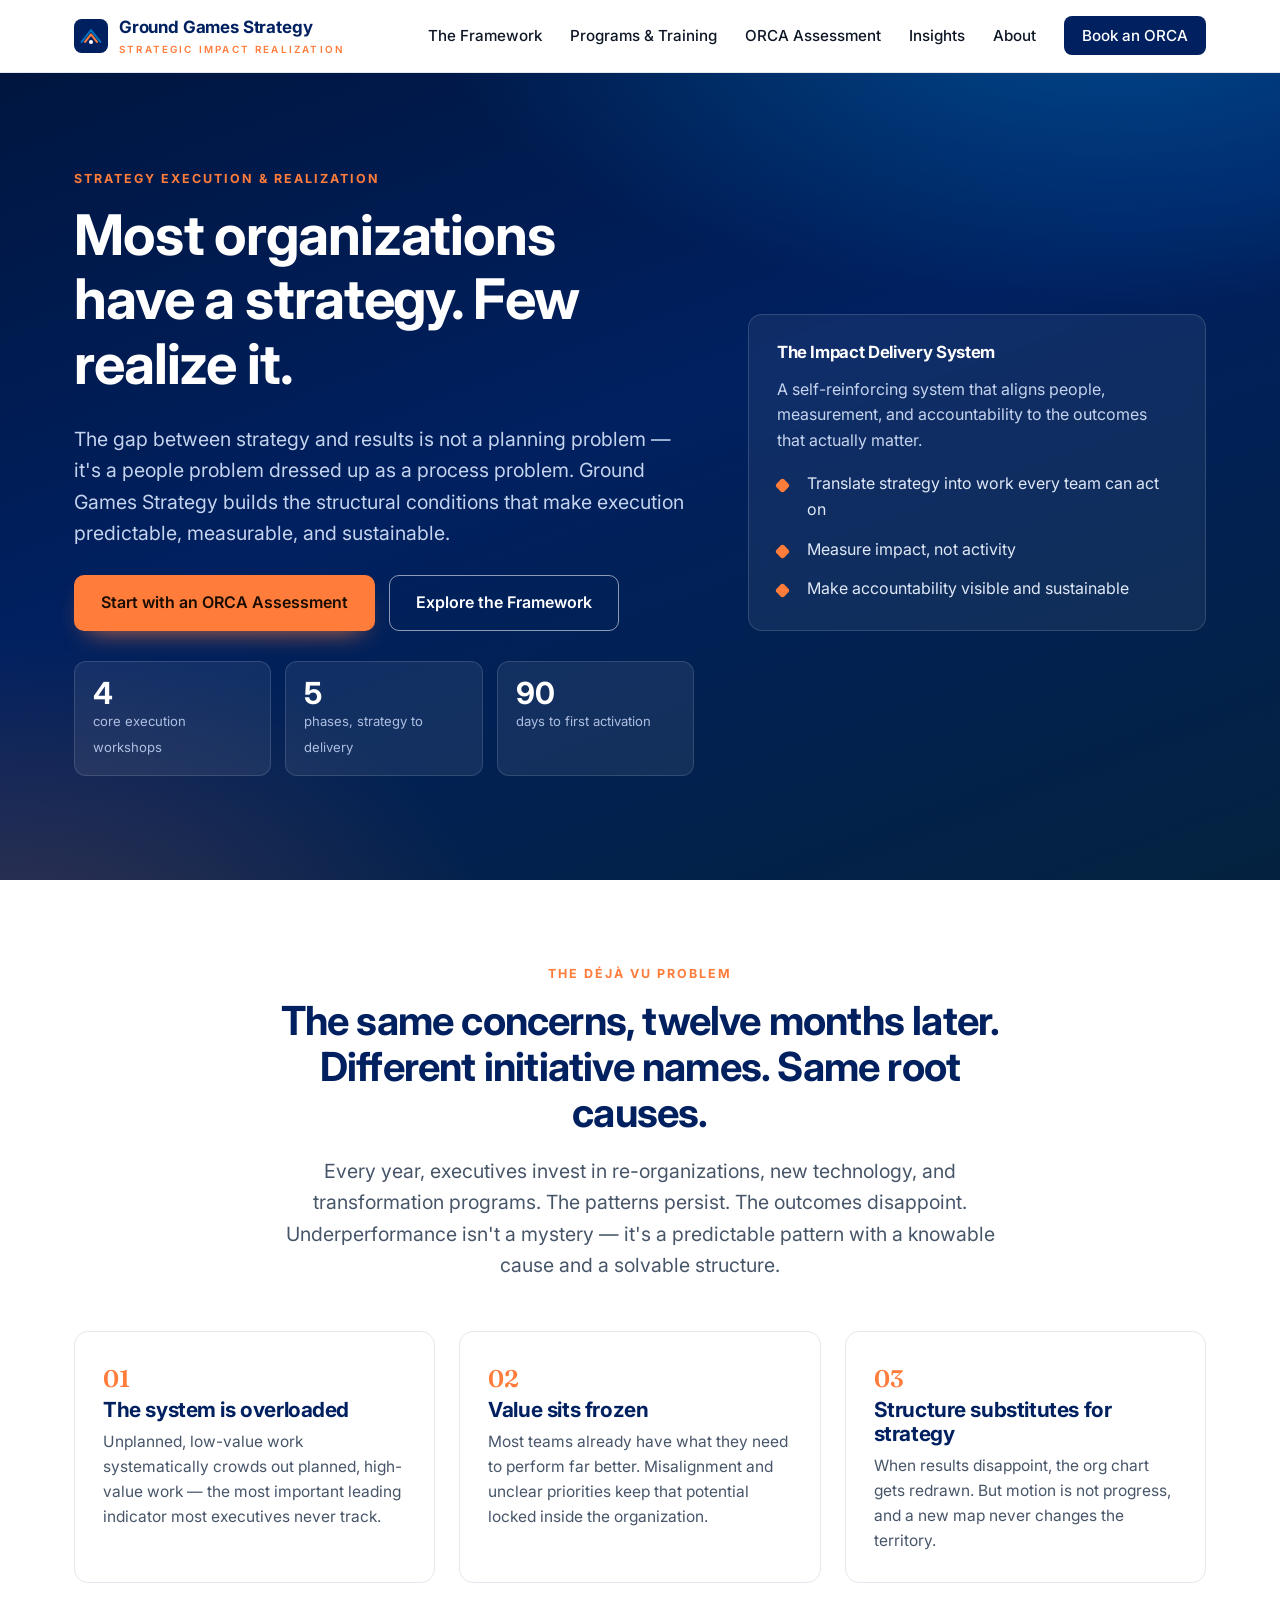
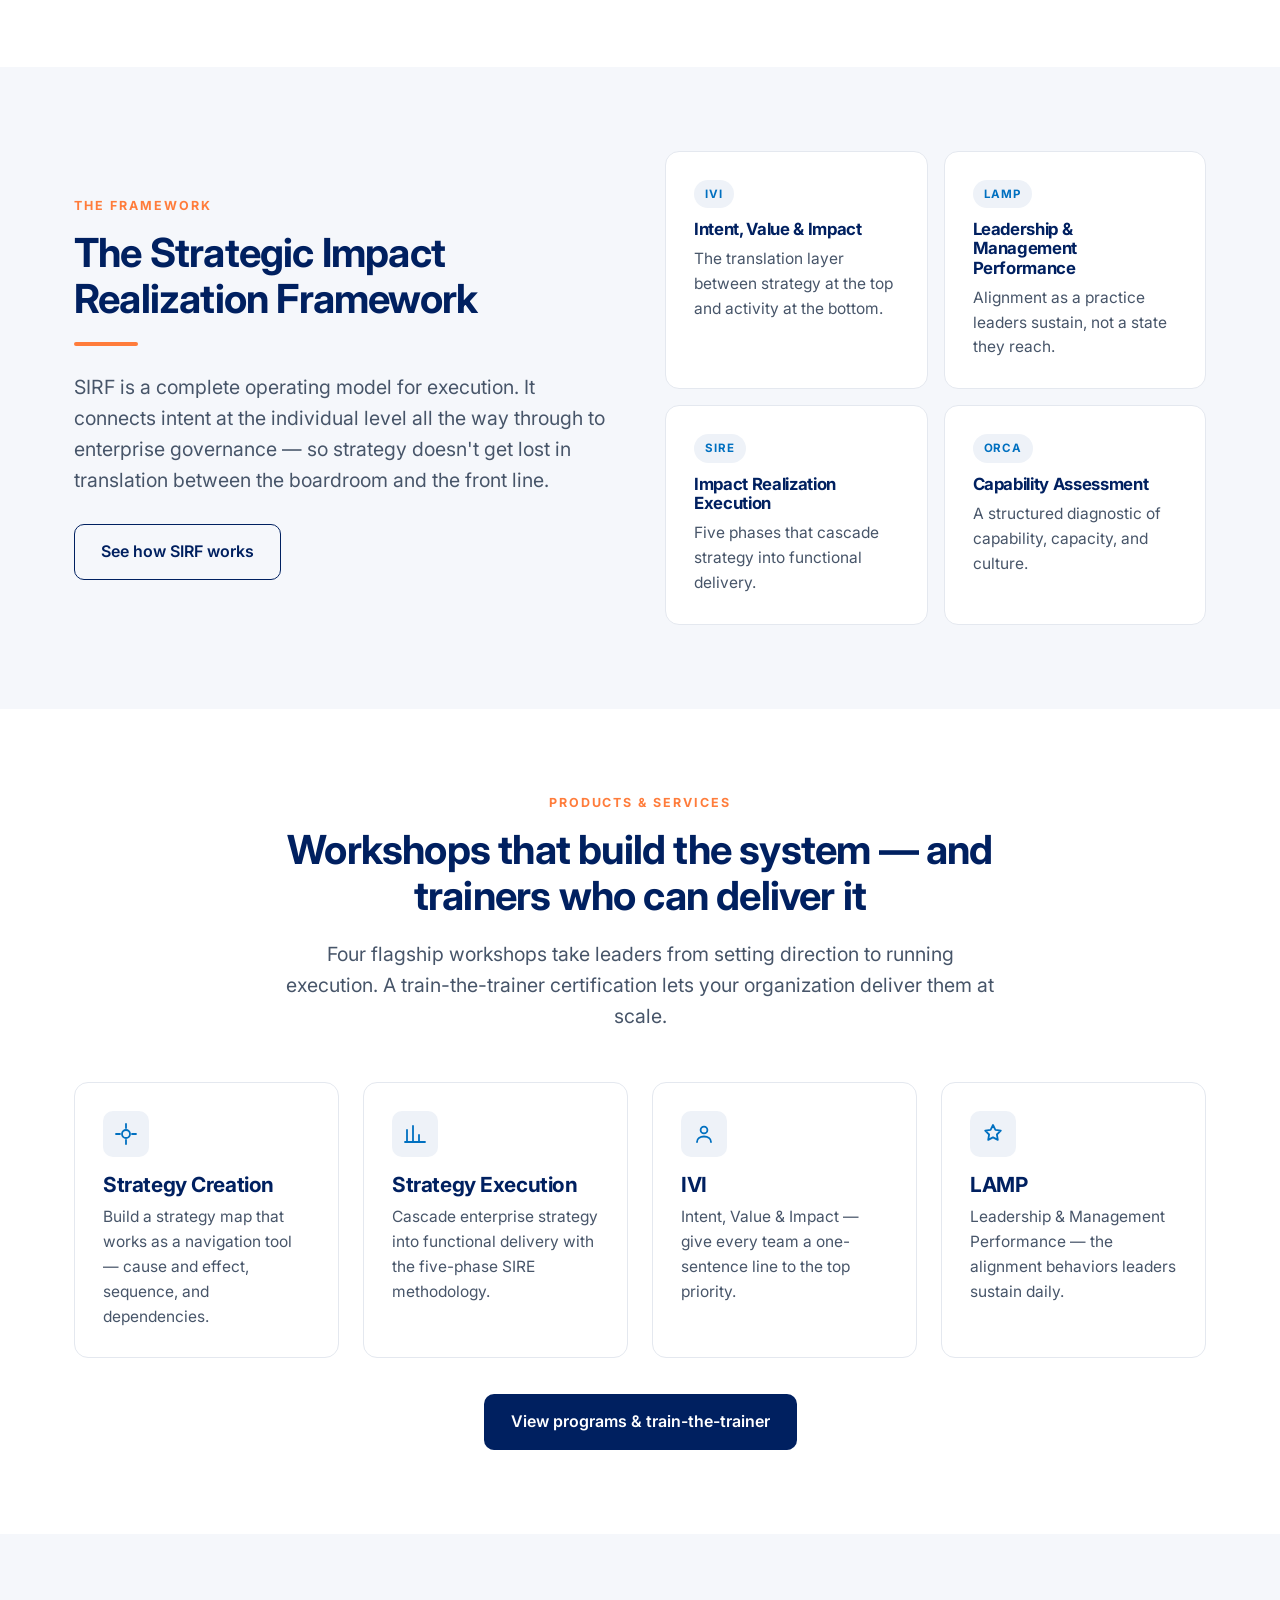
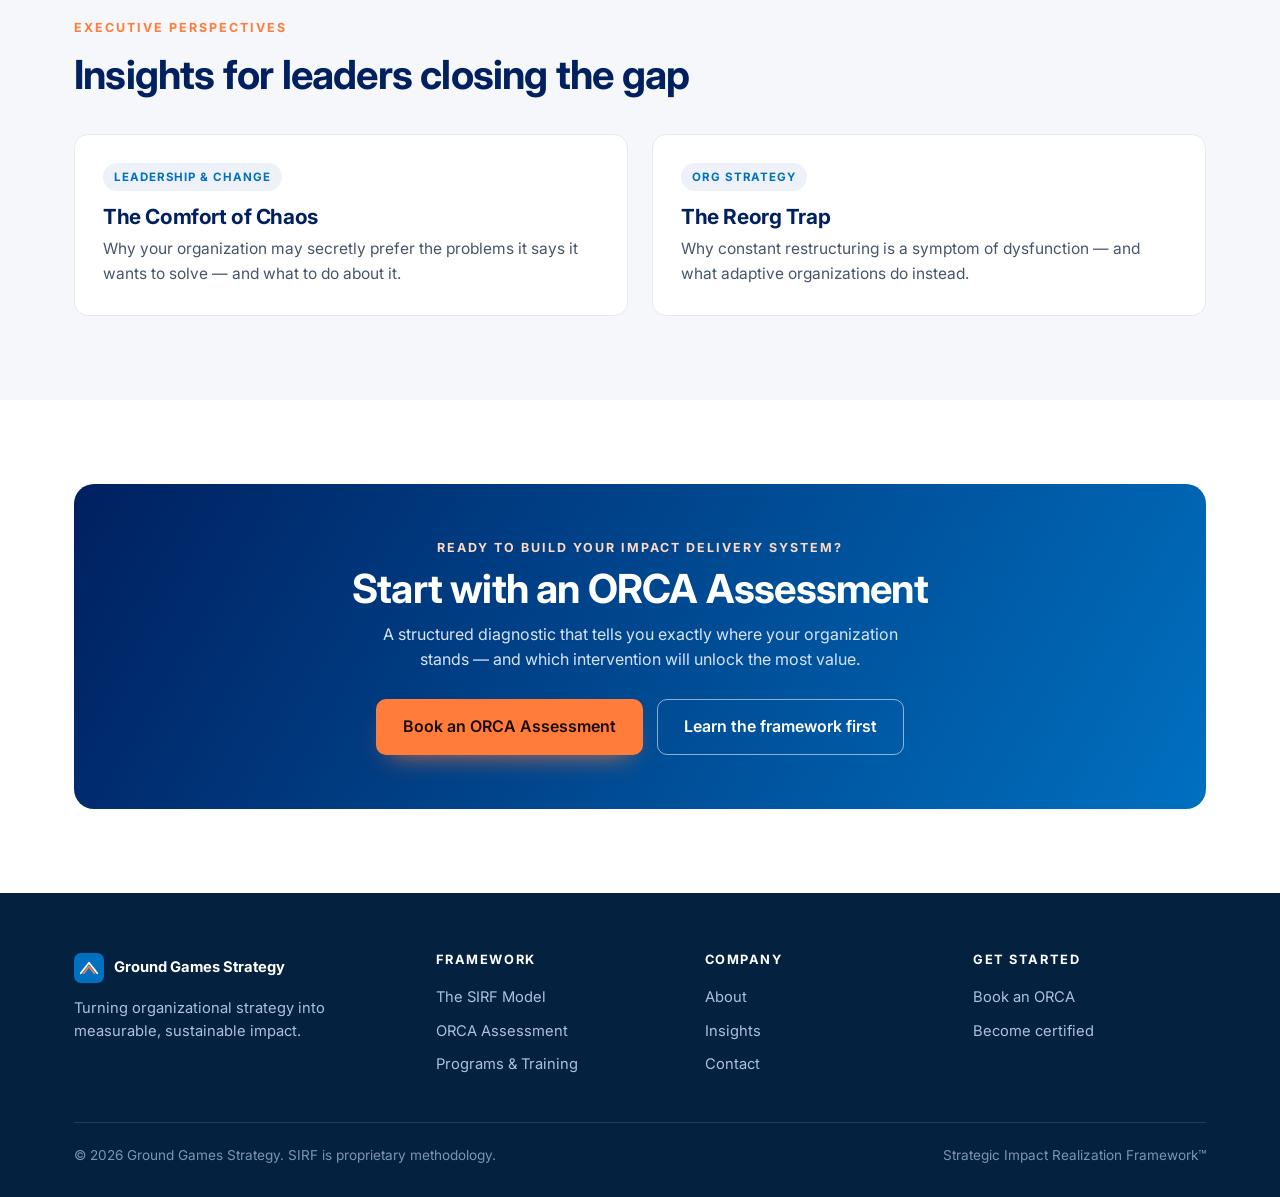
==== index.html @ a72954c6 "Add files via upload" ====
<!DOCTYPE html>
<html lang="en">
<head>
<meta charset="UTF-8">
<meta name="viewport" content="width=device-width, initial-scale=1">
<title>Ground Games Strategy — Turn strategy into realized impact</title>
<meta name="description" content="Ground Games Strategy helps organizations close the strategy-execution gap with the Strategic Impact Realization Framework (SIRF) — workshops, certification, and the ORCA diagnostic.">
<link rel="preconnect" href="https://fonts.googleapis.com">
<link rel="preconnect" href="https://fonts.gstatic.com" crossorigin>
<link href="https://fonts.googleapis.com/css2?family=Inter:wght@400;500;600;700&family=Fraunces:opsz,wght@9..144,500;9..144,600&display=swap" rel="stylesheet">
<link rel="stylesheet" href="styles.css">
</head>
<body>

<!-- HEADER -->
<header class="site-header">
  <div class="wrap nav">
    <a class="brand" href="index.html">
      <svg class="mark" viewBox="0 0 40 40" fill="none" xmlns="http://www.w3.org/2000/svg" aria-hidden="true">
        <rect width="40" height="40" rx="9" fill="#002060"/>
        <path d="M9 27 L20 13 L31 27" stroke="#0070C0" stroke-width="2.4" fill="none" stroke-linecap="round" stroke-linejoin="round"/>
        <path d="M13 27 L20 18 L27 27" stroke="#FF7C3B" stroke-width="2.4" fill="none" stroke-linecap="round" stroke-linejoin="round"/>
        <circle cx="20" cy="27" r="2.4" fill="#fff"/>
      </svg>
      <span>Ground Games Strategy<small>Strategic Impact Realization</small></span>
    </a>
    <button class="nav-toggle" aria-label="Menu"><span></span><span></span><span></span></button>
    <ul class="nav-links">
      <li><a href="framework.html">The Framework</a></li>
      <li><a href="programs.html">Programs &amp; Training</a></li>
      <li><a href="orca.html">ORCA Assessment</a></li>
      <li><a href="insights.html">Insights</a></li>
      <li><a href="about.html">About</a></li>
      <li><a class="nav-cta" href="contact.html">Book an ORCA</a></li>
    </ul>
  </div>
</header>

<!-- HERO -->
<section class="hero">
  <div class="wrap hero-grid">
    <div>
      <p class="eyebrow">Strategy Execution &amp; Realization</p>
      <h1>Most organizations have a strategy. Few realize it.</h1>
      <p class="lead">The gap between strategy and results is not a planning problem — it's a people problem dressed up as a process problem. Ground Games Strategy builds the structural conditions that make execution predictable, measurable, and sustainable.</p>
      <div class="btn-row">
        <a class="btn btn-primary" href="orca.html">Start with an ORCA Assessment</a>
        <a class="btn btn-ghost" href="framework.html">Explore the Framework</a>
      </div>
      <div class="stat-row">
        <div class="stat"><b>4</b><span>core execution workshops</span></div>
        <div class="stat"><b>5</b><span>phases, strategy to delivery</span></div>
        <div class="stat"><b>90</b><span>days to first activation</span></div>
      </div>
    </div>
    <div class="hero-card fade-up">
      <h3>The Impact Delivery System</h3>
      <p style="color:#c5d4ee;margin-bottom:18px">A self-reinforcing system that aligns people, measurement, and accountability to the outcomes that actually matter.</p>
      <ul class="kicker-list" style="color:#dfe8f7">
        <li><span style="color:#dfe8f7">Translate strategy into work every team can act on</span></li>
        <li><span style="color:#dfe8f7">Measure impact, not activity</span></li>
        <li><span style="color:#dfe8f7">Make accountability visible and sustainable</span></li>
      </ul>
    </div>
  </div>
</section>

<!-- PROBLEM -->
<section class="section">
  <div class="wrap">
    <div class="center" style="max-width:760px;margin:0 auto 50px">
      <p class="eyebrow">The Déjà Vu Problem</p>
      <h2>The same concerns, twelve months later. Different initiative names. Same root causes.</h2>
      <p class="lead mx-auto">Every year, executives invest in re-organizations, new technology, and transformation programs. The patterns persist. The outcomes disappoint. Underperformance isn't a mystery — it's a predictable pattern with a knowable cause and a solvable structure.</p>
    </div>
    <div class="grid g-3">
      <div class="card fade-up">
        <div class="num">01</div>
        <h3>The system is overloaded</h3>
        <p>Unplanned, low-value work systematically crowds out planned, high-value work — the most important leading indicator most executives never track.</p>
      </div>
      <div class="card fade-up">
        <div class="num">02</div>
        <h3>Value sits frozen</h3>
        <p>Most teams already have what they need to perform far better. Misalignment and unclear priorities keep that potential locked inside the organization.</p>
      </div>
      <div class="card fade-up">
        <div class="num">03</div>
        <h3>Structure substitutes for strategy</h3>
        <p>When results disappoint, the org chart gets redrawn. But motion is not progress, and a new map never changes the territory.</p>
      </div>
    </div>
  </div>
</section>

<!-- FRAMEWORK INTRO -->
<section class="section bg-cloud">
  <div class="wrap">
    <div class="grid g-2" style="align-items:center;gap:50px">
      <div>
        <p class="eyebrow">The Framework</p>
        <h2>The Strategic Impact Realization Framework</h2>
        <div class="divider-orange"></div>
        <p class="lead">SIRF is a complete operating model for execution. It connects intent at the individual level all the way through to enterprise governance — so strategy doesn't get lost in translation between the boardroom and the front line.</p>
        <a class="btn btn-outline" href="framework.html" style="margin-top:8px">See how SIRF works</a>
      </div>
      <div class="grid g-2" style="gap:16px">
        <div class="card"><span class="tag">IVI</span><h3 style="margin-top:12px;font-size:1.05rem">Intent, Value &amp; Impact</h3><p>The translation layer between strategy at the top and activity at the bottom.</p></div>
        <div class="card"><span class="tag">LAMP</span><h3 style="margin-top:12px;font-size:1.05rem">Leadership &amp; Management Performance</h3><p>Alignment as a practice leaders sustain, not a state they reach.</p></div>
        <div class="card"><span class="tag">SIRE</span><h3 style="margin-top:12px;font-size:1.05rem">Impact Realization Execution</h3><p>Five phases that cascade strategy into functional delivery.</p></div>
        <div class="card"><span class="tag">ORCA</span><h3 style="margin-top:12px;font-size:1.05rem">Capability Assessment</h3><p>A structured diagnostic of capability, capacity, and culture.</p></div>
      </div>
    </div>
  </div>
</section>

<!-- WORKSHOPS / PROGRAMS -->
<section class="section">
  <div class="wrap">
    <div class="center" style="max-width:720px;margin:0 auto 50px">
      <p class="eyebrow">Products &amp; Services</p>
      <h2>Workshops that build the system — and trainers who can deliver it</h2>
      <p class="lead mx-auto">Four flagship workshops take leaders from setting direction to running execution. A train-the-trainer certification lets your organization deliver them at scale.</p>
    </div>
    <div class="grid g-4">
      <div class="card fade-up"><div class="ico"><svg viewBox="0 0 24 24" fill="none" stroke="currentColor" stroke-width="1.8"><path d="M12 2v4M12 18v4M2 12h4M18 12h4" stroke-linecap="round"/><circle cx="12" cy="12" r="4"/></svg></div><h3>Strategy Creation</h3><p>Build a strategy map that works as a navigation tool — cause and effect, sequence, and dependencies.</p></div>
      <div class="card fade-up"><div class="ico"><svg viewBox="0 0 24 24" fill="none" stroke="currentColor" stroke-width="1.8"><path d="M4 20V8M10 20V4M16 20v-7M22 20H2" stroke-linecap="round"/></svg></div><h3>Strategy Execution</h3><p>Cascade enterprise strategy into functional delivery with the five-phase SIRE methodology.</p></div>
      <div class="card fade-up"><div class="ico"><svg viewBox="0 0 24 24" fill="none" stroke="currentColor" stroke-width="1.8"><circle cx="12" cy="8" r="3.4"/><path d="M5 20c0-3.3 3-5.5 7-5.5s7 2.2 7 5.5" stroke-linecap="round"/></svg></div><h3>IVI</h3><p>Intent, Value &amp; Impact — give every team a one-sentence line to the top priority.</p></div>
      <div class="card fade-up"><div class="ico"><svg viewBox="0 0 24 24" fill="none" stroke="currentColor" stroke-width="1.8"><path d="M12 3l2.4 4.9 5.4.8-3.9 3.8.9 5.4-4.8-2.5-4.8 2.5.9-5.4L4.2 8.7l5.4-.8z" stroke-linejoin="round"/></svg></div><h3>LAMP</h3><p>Leadership &amp; Management Performance — the alignment behaviors leaders sustain daily.</p></div>
    </div>
    <div class="center" style="margin-top:36px">
      <a class="btn btn-dark" href="programs.html">View programs &amp; train-the-trainer</a>
    </div>
  </div>
</section>

<!-- INSIGHTS TEASER -->
<section class="section bg-cloud">
  <div class="wrap">
    <p class="eyebrow">Executive Perspectives</p>
    <h2 style="margin-bottom:36px">Insights for leaders closing the gap</h2>
    <div class="grid g-2">
      <a class="card fade-up" href="insight-comfort-of-chaos.html" style="display:block">
        <span class="tag">Leadership &amp; Change</span>
        <h3 style="margin-top:14px">The Comfort of Chaos</h3>
        <p>Why your organization may secretly prefer the problems it says it wants to solve — and what to do about it.</p>
      </a>
      <a class="card fade-up" href="insight-reorg-trap.html" style="display:block">
        <span class="tag">Org Strategy</span>
        <h3 style="margin-top:14px">The Reorg Trap</h3>
        <p>Why constant restructuring is a symptom of dysfunction — and what adaptive organizations do instead.</p>
      </a>
    </div>
  </div>
</section>

<!-- CTA -->
<section class="section">
  <div class="wrap">
    <div class="cta-band fade-up">
      <p class="eyebrow" style="color:#ffd9c4">Ready to build your Impact Delivery System?</p>
      <h2>Start with an ORCA Assessment</h2>
      <p>A structured diagnostic that tells you exactly where your organization stands — and which intervention will unlock the most value.</p>
      <div class="btn-row" style="justify-content:center">
        <a class="btn btn-primary" href="contact.html">Book an ORCA Assessment</a>
        <a class="btn btn-ghost" href="framework.html">Learn the framework first</a>
      </div>
    </div>
  </div>
</section>

<!-- FOOTER -->
<footer class="site-footer">
  <div class="wrap">
    <div class="foot-grid">
      <div>
        <div class="foot-brand">
          <svg class="mark" viewBox="0 0 40 40" fill="none" xmlns="http://www.w3.org/2000/svg" aria-hidden="true">
            <rect width="40" height="40" rx="9" fill="#0070C0"/>
            <path d="M9 27 L20 13 L31 27" stroke="#fff" stroke-width="2.4" fill="none" stroke-linecap="round" stroke-linejoin="round"/>
            <path d="M13 27 L20 18 L27 27" stroke="#FF7C3B" stroke-width="2.4" fill="none" stroke-linecap="round" stroke-linejoin="round"/>
          </svg>
          Ground Games Strategy
        </div>
        <p style="max-width:30ch">Turning organizational strategy into measurable, sustainable impact.</p>
      </div>
      <div>
        <h4>Framework</h4>
        <a href="framework.html">The SIRF Model</a>
        <a href="orca.html">ORCA Assessment</a>
        <a href="programs.html">Programs &amp; Training</a>
      </div>
      <div>
        <h4>Company</h4>
        <a href="about.html">About</a>
        <a href="insights.html">Insights</a>
        <a href="contact.html">Contact</a>
      </div>
      <div>
        <h4>Get started</h4>
        <a href="contact.html">Book an ORCA</a>
        <a href="programs.html">Become certified</a>
      </div>
    </div>
    <div class="foot-bottom">
      <span>© 2026 Ground Games Strategy. SIRF is proprietary methodology.</span>
      <span>Strategic Impact Realization Framework™</span>
    </div>
  </div>
</footer>

<script src="site.js"></script>
</body>
</html>
---- styles.css ----
/* =========================================================
   Ground Games Strategy — brand stylesheet
   Palette derived from SIRF source decks
   navy #002060 · blue #0070C0 · orange #FF7C3B · deep #04223F
   ========================================================= */

:root{
  --navy:#002060;
  --navy-2:#04223F;
  --blue:#0070C0;
  --blue-2:#165DC5;
  --orange:#FF7C3B;
  --orange-2:#ED800B;
  --ink:#0e1726;
  --slate:#475569;
  --mist:#6b7a90;
  --line:#e4e8ef;
  --paper:#ffffff;
  --cloud:#f5f7fb;
  --cloud-2:#eef2f8;
  --green:#0B632F;
  --maxw:1180px;
  --radius:14px;
  --shadow:0 18px 50px -28px rgba(4,34,63,.45);
  --font:'Inter',-apple-system,BlinkMacSystemFont,'Segoe UI',Roboto,Helvetica,Arial,sans-serif;
  --serif:'Fraunces',Georgia,'Times New Roman',serif;
}

*{box-sizing:border-box}
html{scroll-behavior:smooth}
body{
  margin:0;
  font-family:var(--font);
  color:var(--ink);
  background:var(--paper);
  line-height:1.6;
  -webkit-font-smoothing:antialiased;
}
img{max-width:100%;display:block}
a{color:var(--blue);text-decoration:none}
a:hover{text-decoration:underline}

.wrap{max-width:var(--maxw);margin:0 auto;padding:0 24px}
.section{padding:84px 0}
.section.tight{padding:56px 0}
.bg-cloud{background:var(--cloud)}
.bg-navy{background:var(--navy);color:#eaf0fb}
.bg-navy h1,.bg-navy h2,.bg-navy h3{color:#fff}

h1,h2,h3,h4{line-height:1.15;color:var(--navy);font-weight:700;letter-spacing:-.02em;margin:0 0 .5em}
h1{font-size:clamp(2.1rem,4.6vw,3.5rem)}
h2{font-size:clamp(1.7rem,3.2vw,2.5rem)}
h3{font-size:1.3rem}
p{margin:0 0 1em}
.lead{font-size:1.22rem;color:var(--slate);max-width:60ch}
.eyebrow{font-size:.78rem;font-weight:700;letter-spacing:.16em;text-transform:uppercase;color:var(--orange);margin:0 0 14px}
.bg-navy .eyebrow{color:var(--orange)}
.muted{color:var(--mist)}
.center{text-align:center}
.maxch{max-width:62ch}
.mx-auto{margin-left:auto;margin-right:auto}

/* ---------- buttons ---------- */
.btn{
  display:inline-block;font-weight:600;font-size:1rem;
  padding:14px 26px;border-radius:10px;cursor:pointer;border:1.5px solid transparent;
  transition:transform .15s ease, box-shadow .15s ease, background .15s ease;
}
.btn:hover{text-decoration:none;transform:translateY(-1px)}
.btn-primary{background:var(--orange);color:#1a0d00;box-shadow:0 12px 26px -14px rgba(255,124,59,.9)}
.btn-primary:hover{background:var(--orange-2);color:#1a0d00}
.btn-dark{background:var(--navy);color:#fff}
.btn-dark:hover{background:var(--blue)}
.btn-ghost{background:transparent;border-color:rgba(255,255,255,.55);color:#fff}
.btn-ghost:hover{background:rgba(255,255,255,.12)}
.btn-outline{background:transparent;border-color:var(--navy);color:var(--navy)}
.btn-outline:hover{background:var(--navy);color:#fff}
.btn-row{display:flex;flex-wrap:wrap;gap:14px;margin-top:26px}

/* ---------- header ---------- */
.site-header{position:sticky;top:0;z-index:50;background:rgba(255,255,255,.92);backdrop-filter:blur(10px);border-bottom:1px solid var(--line)}
.nav{display:flex;align-items:center;justify-content:space-between;height:72px}
.brand{display:flex;align-items:center;gap:11px;font-weight:700;color:var(--navy);font-size:1.06rem;letter-spacing:-.01em}
.brand:hover{text-decoration:none}
.brand .mark{width:34px;height:34px;flex:0 0 auto}
.brand small{display:block;font-size:.62rem;font-weight:600;letter-spacing:.22em;text-transform:uppercase;color:var(--orange);margin-top:1px}
.nav-links{display:flex;align-items:center;gap:28px;list-style:none;margin:0;padding:0}
.nav-links a{color:var(--ink);font-weight:500;font-size:.95rem}
.nav-links a:hover{color:var(--blue);text-decoration:none}
.nav-cta{padding:10px 18px;border-radius:8px;background:var(--navy);color:#fff!important}
.nav-cta:hover{background:var(--blue)}
.nav-toggle{display:none;background:none;border:0;cursor:pointer;padding:8px}
.nav-toggle span{display:block;width:24px;height:2px;background:var(--navy);margin:5px 0;transition:.2s}

@media(max-width:860px){
  .nav-toggle{display:block}
  .nav-links{
    position:absolute;top:72px;left:0;right:0;background:#fff;border-bottom:1px solid var(--line);
    flex-direction:column;align-items:flex-start;gap:0;padding:8px 24px 18px;
    box-shadow:var(--shadow);display:none;
  }
  .nav-links.open{display:flex}
  .nav-links li{width:100%}
  .nav-links a{display:block;padding:13px 0;width:100%;border-bottom:1px solid var(--cloud-2)}
  .nav-cta{margin-top:10px;text-align:center}
}

/* ---------- hero ---------- */
.hero{position:relative;overflow:hidden;background:
   radial-gradient(1100px 520px at 85% -10%, rgba(0,112,192,.55), transparent 60%),
   radial-gradient(900px 600px at 0% 110%, rgba(255,124,59,.20), transparent 55%),
   linear-gradient(160deg,#001640 0%, #002060 45%, #04223F 100%);
  color:#eaf0fb;padding:96px 0 104px}
.hero h1{color:#fff;max-width:16ch}
.hero .lead{color:#c5d4ee}
.hero-grid{display:grid;grid-template-columns:1.15fr .85fr;gap:54px;align-items:center}
.hero-card{background:rgba(255,255,255,.06);border:1px solid rgba(255,255,255,.14);border-radius:var(--radius);padding:28px;backdrop-filter:blur(4px)}
.hero-card h3{color:#fff;font-size:1.05rem;margin-bottom:14px}
.stat-row{display:flex;gap:14px;flex-wrap:wrap;margin-top:30px}
.stat{background:rgba(255,255,255,.07);border:1px solid rgba(255,255,255,.13);border-radius:12px;padding:16px 18px;flex:1;min-width:130px}
.stat b{display:block;font-size:1.9rem;color:#fff;font-weight:700;line-height:1}
.stat span{font-size:.82rem;color:#aebfe0}
@media(max-width:860px){.hero-grid{grid-template-columns:1fr;gap:34px}}

/* ---------- generic grids/cards ---------- */
.grid{display:grid;gap:24px}
.g-2{grid-template-columns:repeat(2,1fr)}
.g-3{grid-template-columns:repeat(3,1fr)}
.g-4{grid-template-columns:repeat(4,1fr)}
@media(max-width:900px){.g-3,.g-4{grid-template-columns:repeat(2,1fr)}}
@media(max-width:620px){.g-2,.g-3,.g-4{grid-template-columns:1fr}}

.card{background:#fff;border:1px solid var(--line);border-radius:var(--radius);padding:28px;transition:transform .18s ease,box-shadow .18s ease,border-color .18s}
.card:hover{transform:translateY(-3px);box-shadow:var(--shadow);border-color:#cfdaee}
.card h3{margin-bottom:8px}
.card p{margin:0;color:var(--slate);font-size:.97rem}
.card .num{font-family:var(--serif);font-size:1.5rem;color:var(--orange);font-weight:600}
.card .ico{width:46px;height:46px;border-radius:10px;background:var(--cloud-2);display:flex;align-items:center;justify-content:center;margin-bottom:16px;color:var(--blue)}
.card .ico svg{width:24px;height:24px}

.tag{display:inline-block;font-size:.72rem;font-weight:700;letter-spacing:.08em;text-transform:uppercase;color:var(--blue);background:var(--cloud-2);padding:5px 11px;border-radius:99px}

/* ---------- model rows (framework) ---------- */
.model{display:grid;grid-template-columns:120px 1fr;gap:26px;align-items:start;padding:30px 0;border-top:1px solid var(--line)}
.model:last-child{border-bottom:1px solid var(--line)}
.model .abbr{font-family:var(--serif);font-weight:600;font-size:1.5rem;color:#fff;background:var(--navy);border-radius:12px;padding:14px;text-align:center;line-height:1.1}
.model .abbr small{display:block;font-family:var(--font);font-size:.6rem;letter-spacing:.1em;text-transform:uppercase;color:var(--orange);margin-top:6px;font-weight:700}
.model h3{margin-bottom:6px}
.model p{color:var(--slate);margin-bottom:0}
@media(max-width:620px){.model{grid-template-columns:1fr;gap:14px}.model .abbr{width:96px}}

/* ---------- steps ---------- */
.steps{counter-reset:step;display:grid;gap:18px}
.step{display:grid;grid-template-columns:48px 1fr;gap:20px;align-items:start;background:#fff;border:1px solid var(--line);border-radius:12px;padding:22px 24px}
.step::before{counter-increment:step;content:counter(step);font-family:var(--serif);font-weight:600;color:#fff;background:var(--blue);width:48px;height:48px;border-radius:10px;display:flex;align-items:center;justify-content:center;font-size:1.25rem}
.step h3{margin:0 0 4px;font-size:1.1rem}
.step p{margin:0;color:var(--slate);font-size:.96rem}

/* ---------- pricing / tiers ---------- */
.tier{background:#fff;border:1px solid var(--line);border-radius:var(--radius);padding:30px;display:flex;flex-direction:column}
.tier.feature{border:2px solid var(--orange);box-shadow:var(--shadow)}
.tier h3{font-size:1.15rem;margin-bottom:4px}
.tier .level{font-size:.74rem;font-weight:700;letter-spacing:.12em;text-transform:uppercase;color:var(--orange)}
.tier ul{list-style:none;margin:18px 0 24px;padding:0}
.tier li{padding:9px 0 9px 28px;position:relative;color:var(--slate);font-size:.95rem;border-top:1px solid var(--cloud-2)}
.tier li::before{content:"";position:absolute;left:0;top:14px;width:16px;height:16px;border-radius:99px;background:var(--cloud-2)}
.tier li::after{content:"✓";position:absolute;left:3px;top:8px;color:var(--blue);font-size:.8rem;font-weight:700}
.tier .btn{margin-top:auto}

/* ---------- page hero (interior) ---------- */
.page-hero{background:linear-gradient(160deg,#002060,#04223F);color:#dfe8f7;padding:72px 0 64px}
.page-hero h1{color:#fff}
.page-hero .lead{color:#bcccea}
.breadcrumb{font-size:.85rem;color:#9fb2d6;margin-bottom:18px}
.breadcrumb a{color:#9fb2d6}

/* ---------- article ---------- */
.article{max-width:720px;margin:0 auto}
.article p{font-size:1.1rem;color:#27303f}
.article h2{margin-top:1.6em}
.article .pull{font-family:var(--serif);font-size:1.5rem;line-height:1.4;color:var(--navy);border-left:4px solid var(--orange);padding:6px 0 6px 24px;margin:34px 0}
.article .meta{color:var(--mist);font-size:.9rem;margin-bottom:6px;letter-spacing:.04em;text-transform:uppercase;font-weight:600}

/* ---------- CTA band ---------- */
.cta-band{background:linear-gradient(120deg,var(--navy),var(--blue));color:#fff;border-radius:20px;padding:54px;text-align:center}
.cta-band h2{color:#fff;margin-bottom:10px}
.cta-band p{color:#d7e4f8;max-width:54ch;margin:0 auto 8px}

/* ---------- form ---------- */
.form{display:grid;gap:16px;max-width:560px}
.field label{display:block;font-weight:600;font-size:.9rem;margin-bottom:6px;color:var(--navy)}
.field input,.field textarea,.field select{
  width:100%;padding:13px 14px;border:1px solid var(--line);border-radius:10px;font-family:inherit;font-size:1rem;background:#fff;color:var(--ink)
}
.field input:focus,.field textarea:focus,.field select:focus{outline:2px solid var(--blue);border-color:var(--blue)}
.row-2{display:grid;grid-template-columns:1fr 1fr;gap:16px}
@media(max-width:560px){.row-2{grid-template-columns:1fr}}

/* ---------- footer ---------- */
.site-footer{background:var(--navy-2);color:#aebfe0;padding:60px 0 30px;font-size:.92rem}
.foot-grid{display:grid;grid-template-columns:1.4fr 1fr 1fr 1fr;gap:36px}
.site-footer h4{color:#fff;font-size:.8rem;letter-spacing:.12em;text-transform:uppercase;margin-bottom:14px}
.site-footer a{color:#aebfe0;display:block;padding:5px 0}
.site-footer a:hover{color:#fff;text-decoration:none}
.foot-brand{display:flex;align-items:center;gap:10px;color:#fff;font-weight:700;margin-bottom:14px}
.foot-brand .mark{width:30px;height:30px}
.foot-bottom{border-top:1px solid rgba(255,255,255,.12);margin-top:40px;padding-top:22px;display:flex;justify-content:space-between;flex-wrap:wrap;gap:12px;color:#7e92b8;font-size:.85rem}
@media(max-width:780px){.foot-grid{grid-template-columns:1fr 1fr}}
@media(max-width:480px){.foot-grid{grid-template-columns:1fr}}

/* ---------- misc ---------- */
.divider-orange{width:64px;height:4px;background:var(--orange);border-radius:4px;margin:0 0 26px}
.center .divider-orange{margin-left:auto;margin-right:auto}
.quote{font-family:var(--serif);font-size:clamp(1.4rem,3vw,2rem);line-height:1.4;color:var(--navy);max-width:24ch}
.kicker-list{list-style:none;padding:0;margin:0;display:grid;gap:14px}
.kicker-list li{padding-left:30px;position:relative;color:var(--slate)}
.kicker-list li::before{content:"";position:absolute;left:0;top:9px;width:11px;height:11px;border-radius:3px;background:var(--orange);transform:rotate(45deg)}
.fade-up{opacity:0;transform:translateY(16px);transition:opacity .6s ease,transform .6s ease}
.fade-up.in{opacity:1;transform:none}
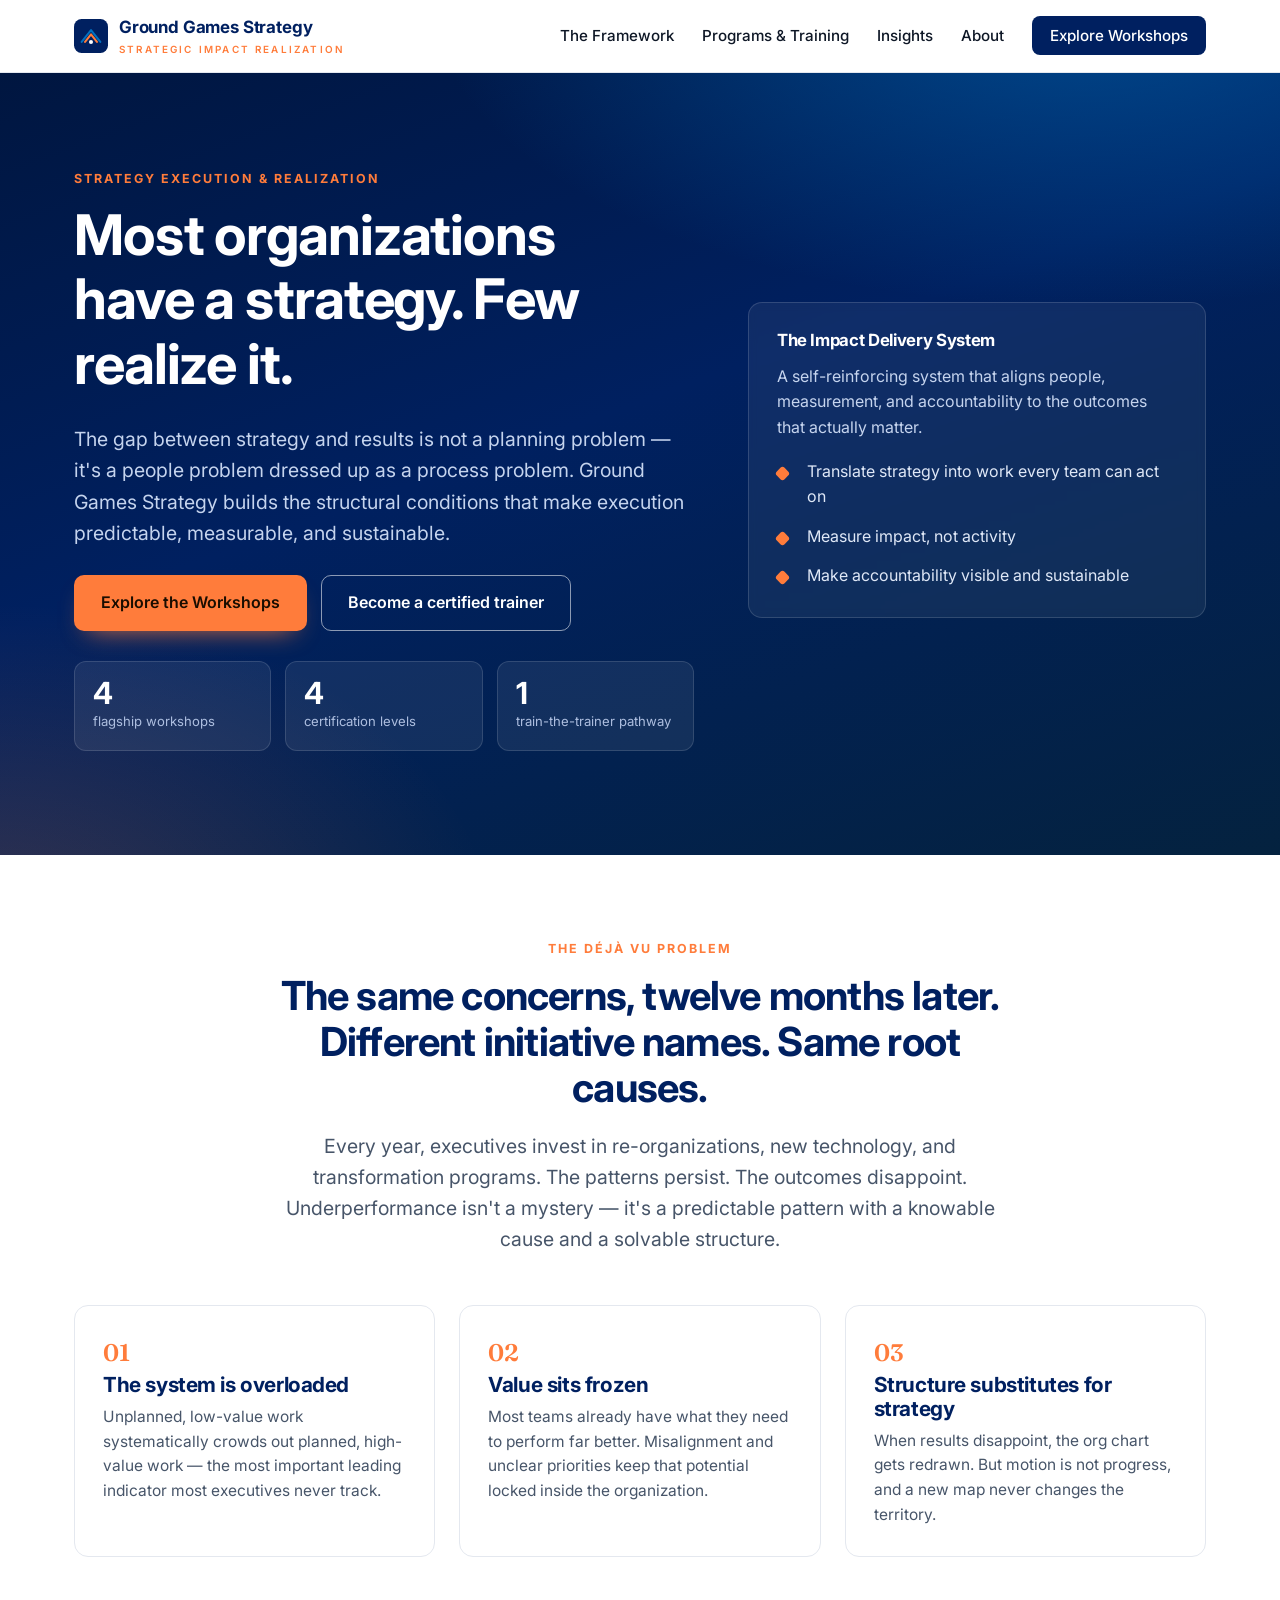
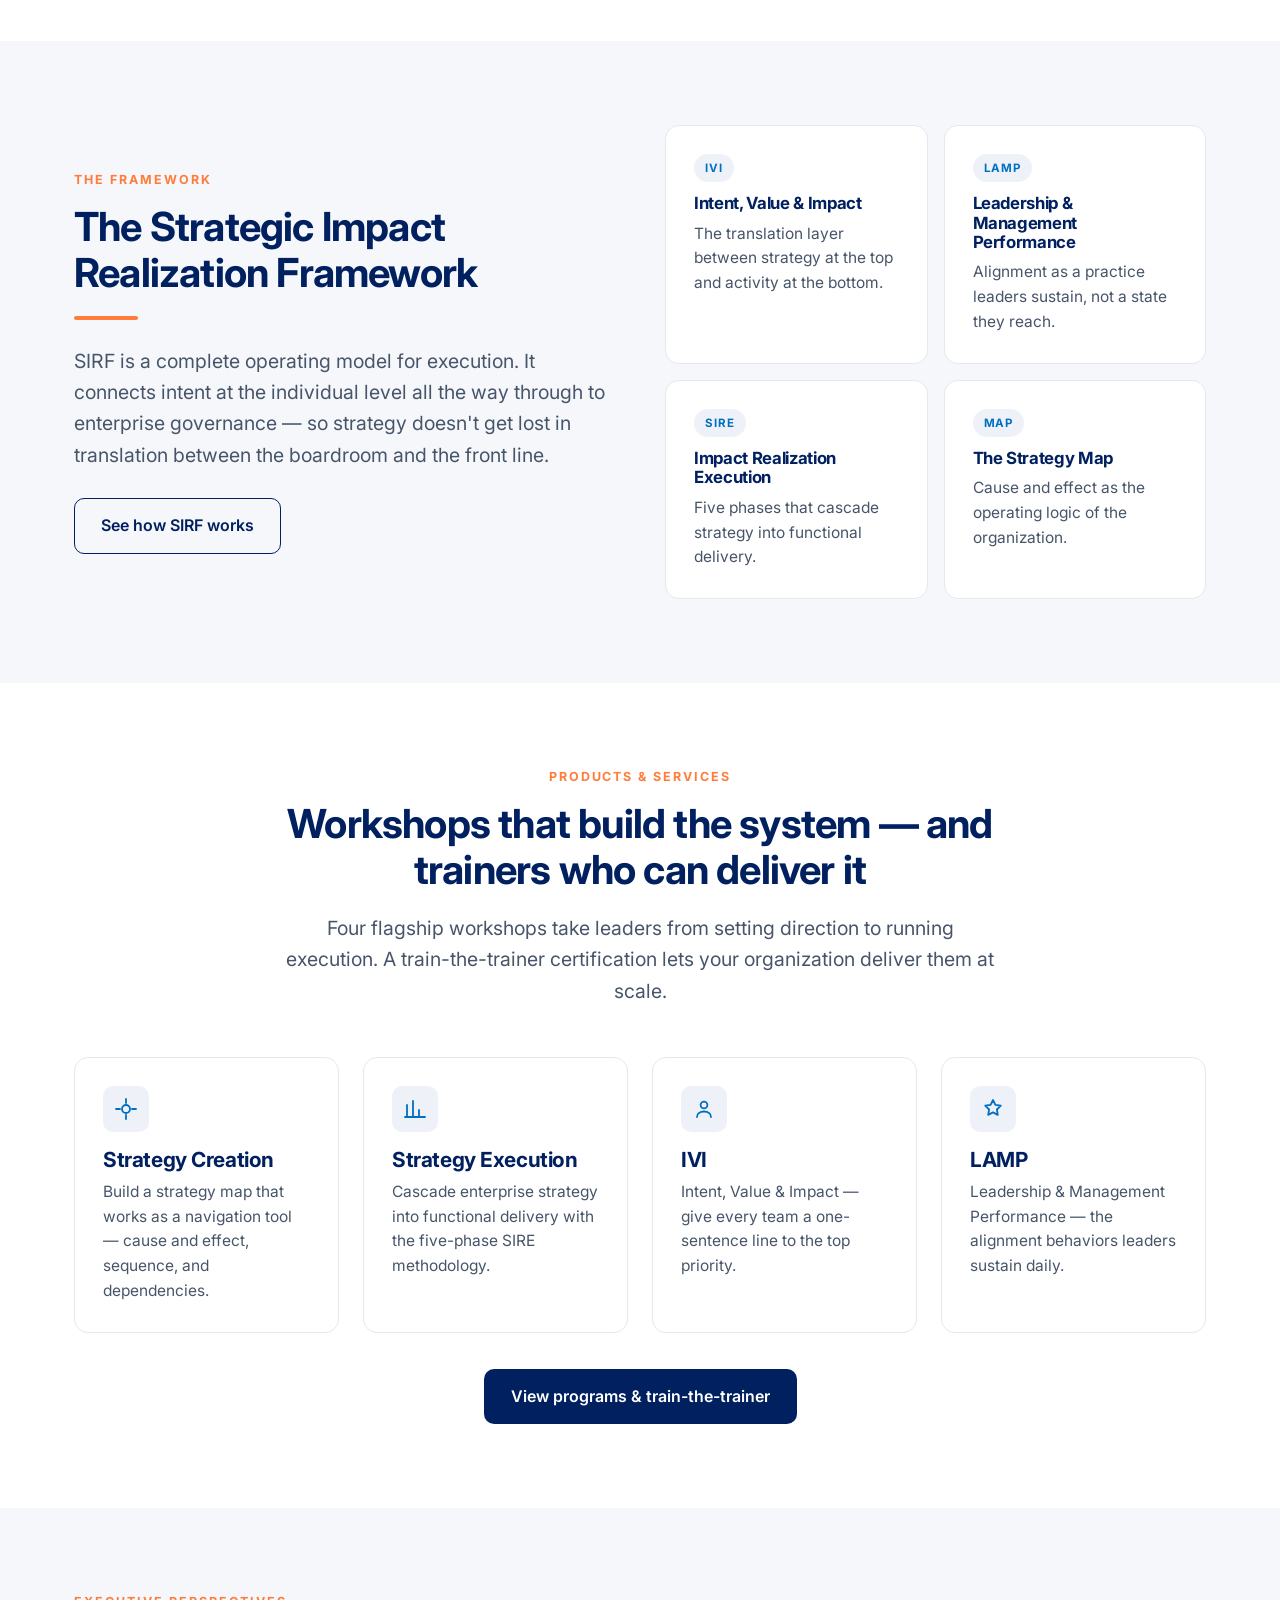
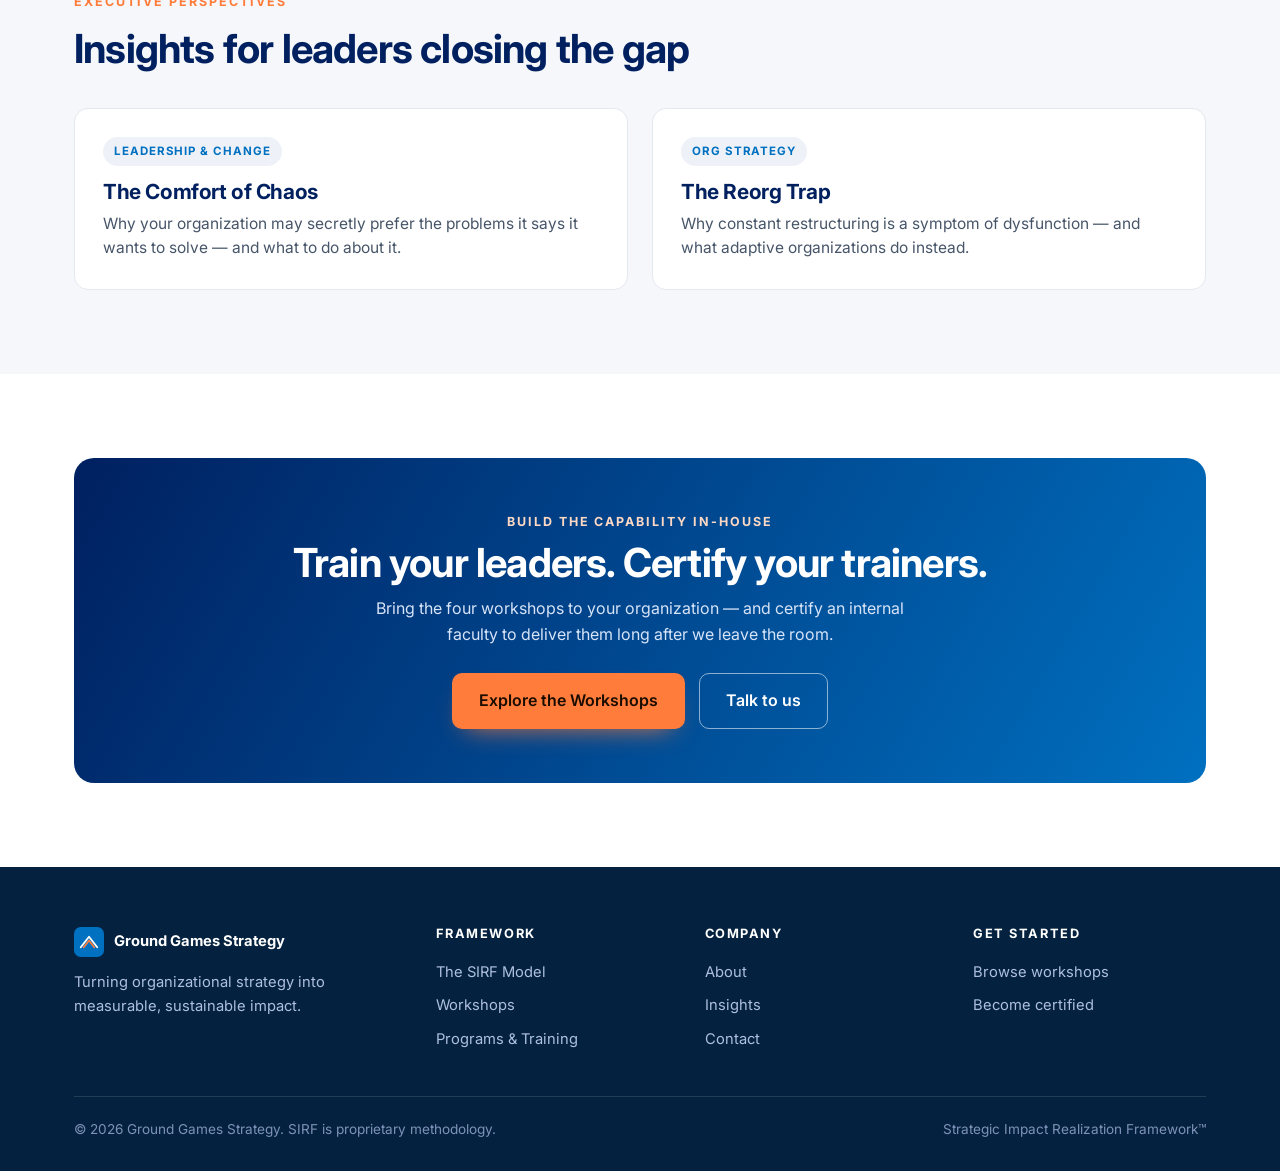
==== commit d38958bd: "Refocus site on workshops & courses; remove ORCA as primary offer" ====
--- a/index.html
+++ b/index.html
@@ -4,7 +4,7 @@
 <meta charset="UTF-8">
 <meta name="viewport" content="width=device-width, initial-scale=1">
 <title>Ground Games Strategy — Turn strategy into realized impact</title>
-<meta name="description" content="Ground Games Strategy helps organizations close the strategy-execution gap with the Strategic Impact Realization Framework (SIRF) — workshops, certification, and the ORCA diagnostic.">
+<meta name="description" content="Ground Games Strategy turns strategy into results through four flagship workshops — Strategy Creation, Strategy Execution, IVI, and LAMP — and a train-the-trainer certification pathway.">
 <link rel="preconnect" href="https://fonts.googleapis.com">
 <link rel="preconnect" href="https://fonts.gstatic.com" crossorigin>
 <link href="https://fonts.googleapis.com/css2?family=Inter:wght@400;500;600;700&family=Fraunces:opsz,wght@9..144,500;9..144,600&display=swap" rel="stylesheet">
@@ -28,10 +28,9 @@
     <ul class="nav-links">
       <li><a href="framework.html">The Framework</a></li>
       <li><a href="programs.html">Programs &amp; Training</a></li>
-      <li><a href="orca.html">ORCA Assessment</a></li>
       <li><a href="insights.html">Insights</a></li>
       <li><a href="about.html">About</a></li>
-      <li><a class="nav-cta" href="contact.html">Book an ORCA</a></li>
+      <li><a class="nav-cta" href="programs.html">Explore Workshops</a></li>
     </ul>
   </div>
 </header>
@@ -44,13 +43,13 @@
       <h1>Most organizations have a strategy. Few realize it.</h1>
       <p class="lead">The gap between strategy and results is not a planning problem — it's a people problem dressed up as a process problem. Ground Games Strategy builds the structural conditions that make execution predictable, measurable, and sustainable.</p>
       <div class="btn-row">
-        <a class="btn btn-primary" href="orca.html">Start with an ORCA Assessment</a>
-        <a class="btn btn-ghost" href="framework.html">Explore the Framework</a>
+        <a class="btn btn-primary" href="programs.html">Explore the Workshops</a>
+        <a class="btn btn-ghost" href="programs.html#certification">Become a certified trainer</a>
       </div>
       <div class="stat-row">
-        <div class="stat"><b>4</b><span>core execution workshops</span></div>
-        <div class="stat"><b>5</b><span>phases, strategy to delivery</span></div>
-        <div class="stat"><b>90</b><span>days to first activation</span></div>
+        <div class="stat"><b>4</b><span>flagship workshops</span></div>
+        <div class="stat"><b>4</b><span>certification levels</span></div>
+        <div class="stat"><b>1</b><span>train-the-trainer pathway</span></div>
       </div>
     </div>
     <div class="hero-card fade-up">
@@ -108,7 +107,7 @@
         <div class="card"><span class="tag">IVI</span><h3 style="margin-top:12px;font-size:1.05rem">Intent, Value &amp; Impact</h3><p>The translation layer between strategy at the top and activity at the bottom.</p></div>
         <div class="card"><span class="tag">LAMP</span><h3 style="margin-top:12px;font-size:1.05rem">Leadership &amp; Management Performance</h3><p>Alignment as a practice leaders sustain, not a state they reach.</p></div>
         <div class="card"><span class="tag">SIRE</span><h3 style="margin-top:12px;font-size:1.05rem">Impact Realization Execution</h3><p>Five phases that cascade strategy into functional delivery.</p></div>
-        <div class="card"><span class="tag">ORCA</span><h3 style="margin-top:12px;font-size:1.05rem">Capability Assessment</h3><p>A structured diagnostic of capability, capacity, and culture.</p></div>
+        <div class="card"><span class="tag">MAP</span><h3 style="margin-top:12px;font-size:1.05rem">The Strategy Map</h3><p>Cause and effect as the operating logic of the organization.</p></div>
       </div>
     </div>
   </div>
@@ -158,12 +157,12 @@
 <section class="section">
   <div class="wrap">
     <div class="cta-band fade-up">
-      <p class="eyebrow" style="color:#ffd9c4">Ready to build your Impact Delivery System?</p>
-      <h2>Start with an ORCA Assessment</h2>
-      <p>A structured diagnostic that tells you exactly where your organization stands — and which intervention will unlock the most value.</p>
+      <p class="eyebrow" style="color:#ffd9c4">Build the capability in-house</p>
+      <h2>Train your leaders. Certify your trainers.</h2>
+      <p>Bring the four workshops to your organization — and certify an internal faculty to deliver them long after we leave the room.</p>
       <div class="btn-row" style="justify-content:center">
-        <a class="btn btn-primary" href="contact.html">Book an ORCA Assessment</a>
-        <a class="btn btn-ghost" href="framework.html">Learn the framework first</a>
+        <a class="btn btn-primary" href="programs.html">Explore the Workshops</a>
+        <a class="btn btn-ghost" href="contact.html">Talk to us</a>
       </div>
     </div>
   </div>
@@ -187,7 +186,7 @@
       <div>
         <h4>Framework</h4>
         <a href="framework.html">The SIRF Model</a>
-        <a href="orca.html">ORCA Assessment</a>
+        <a href="programs.html#workshops">Workshops</a>
         <a href="programs.html">Programs &amp; Training</a>
       </div>
       <div>
@@ -198,7 +197,7 @@
       </div>
       <div>
         <h4>Get started</h4>
-        <a href="contact.html">Book an ORCA</a>
+        <a href="programs.html">Browse workshops</a>
         <a href="programs.html">Become certified</a>
       </div>
     </div>
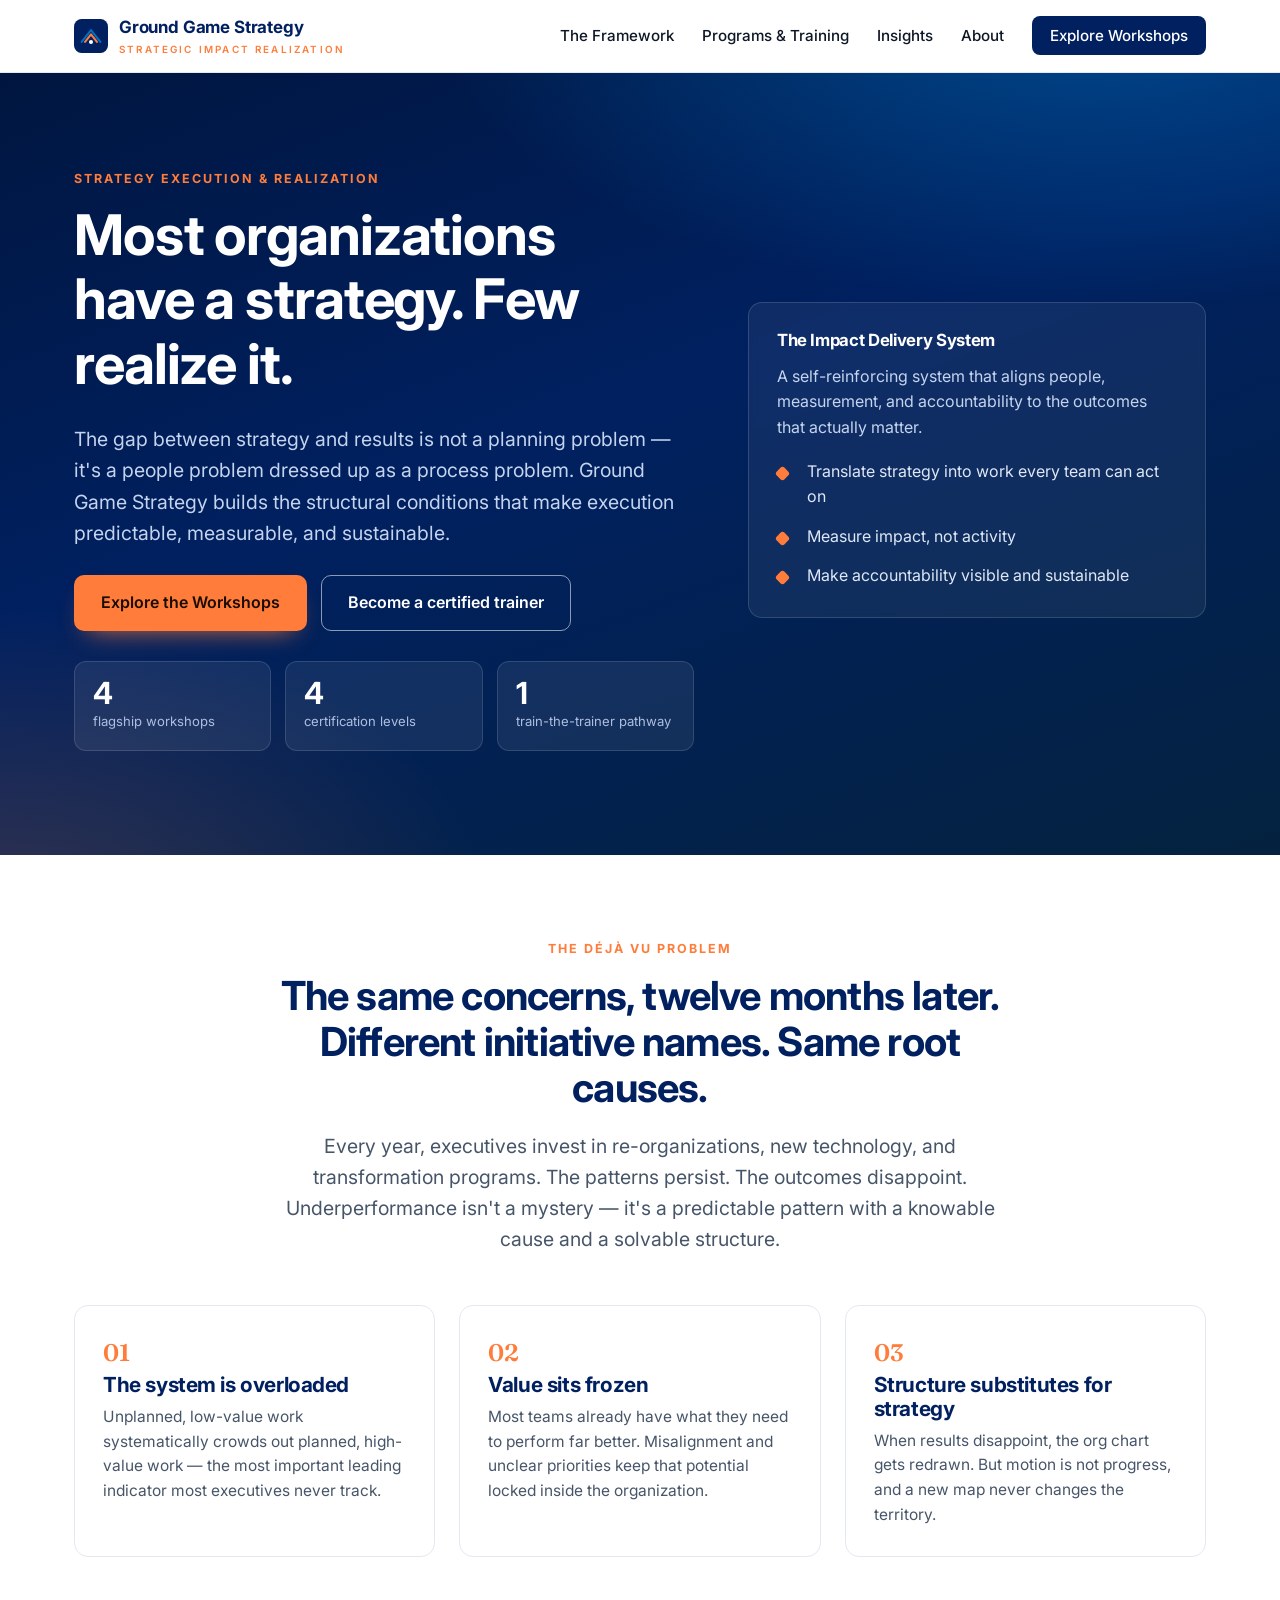
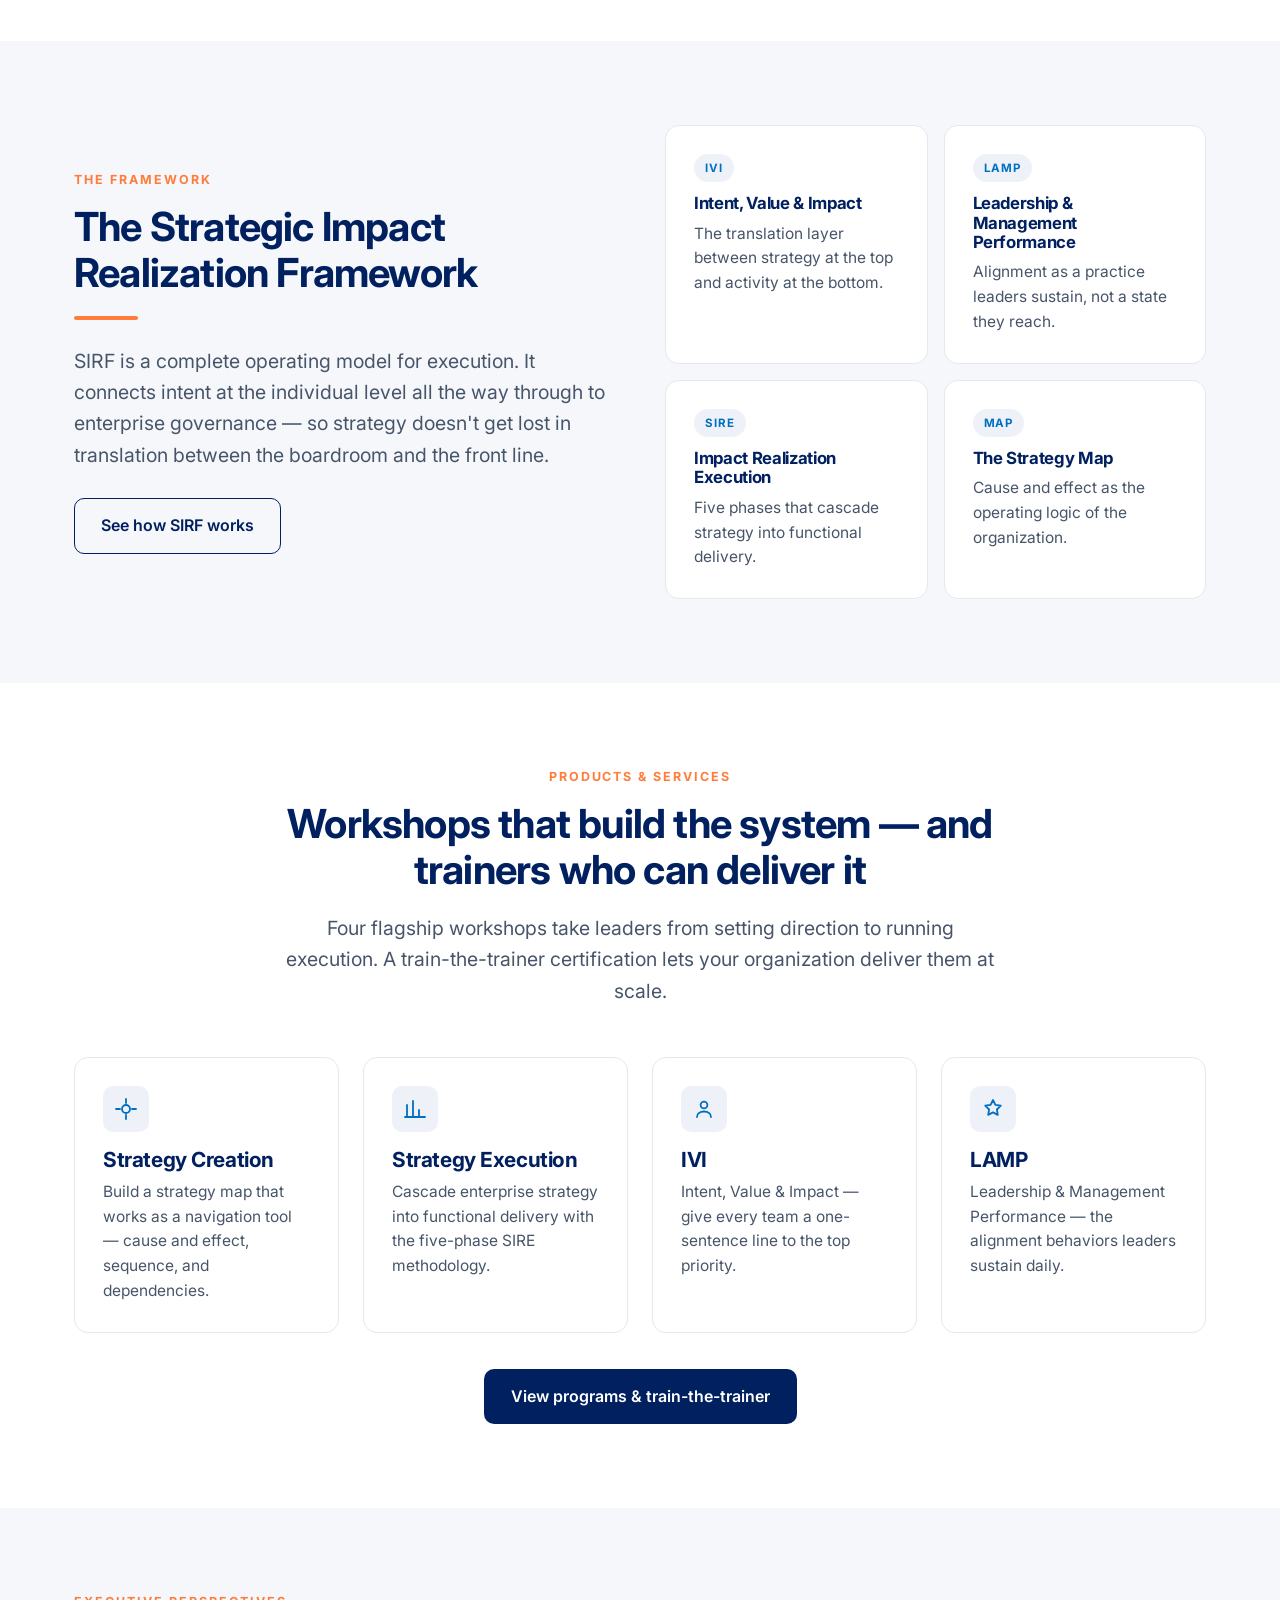
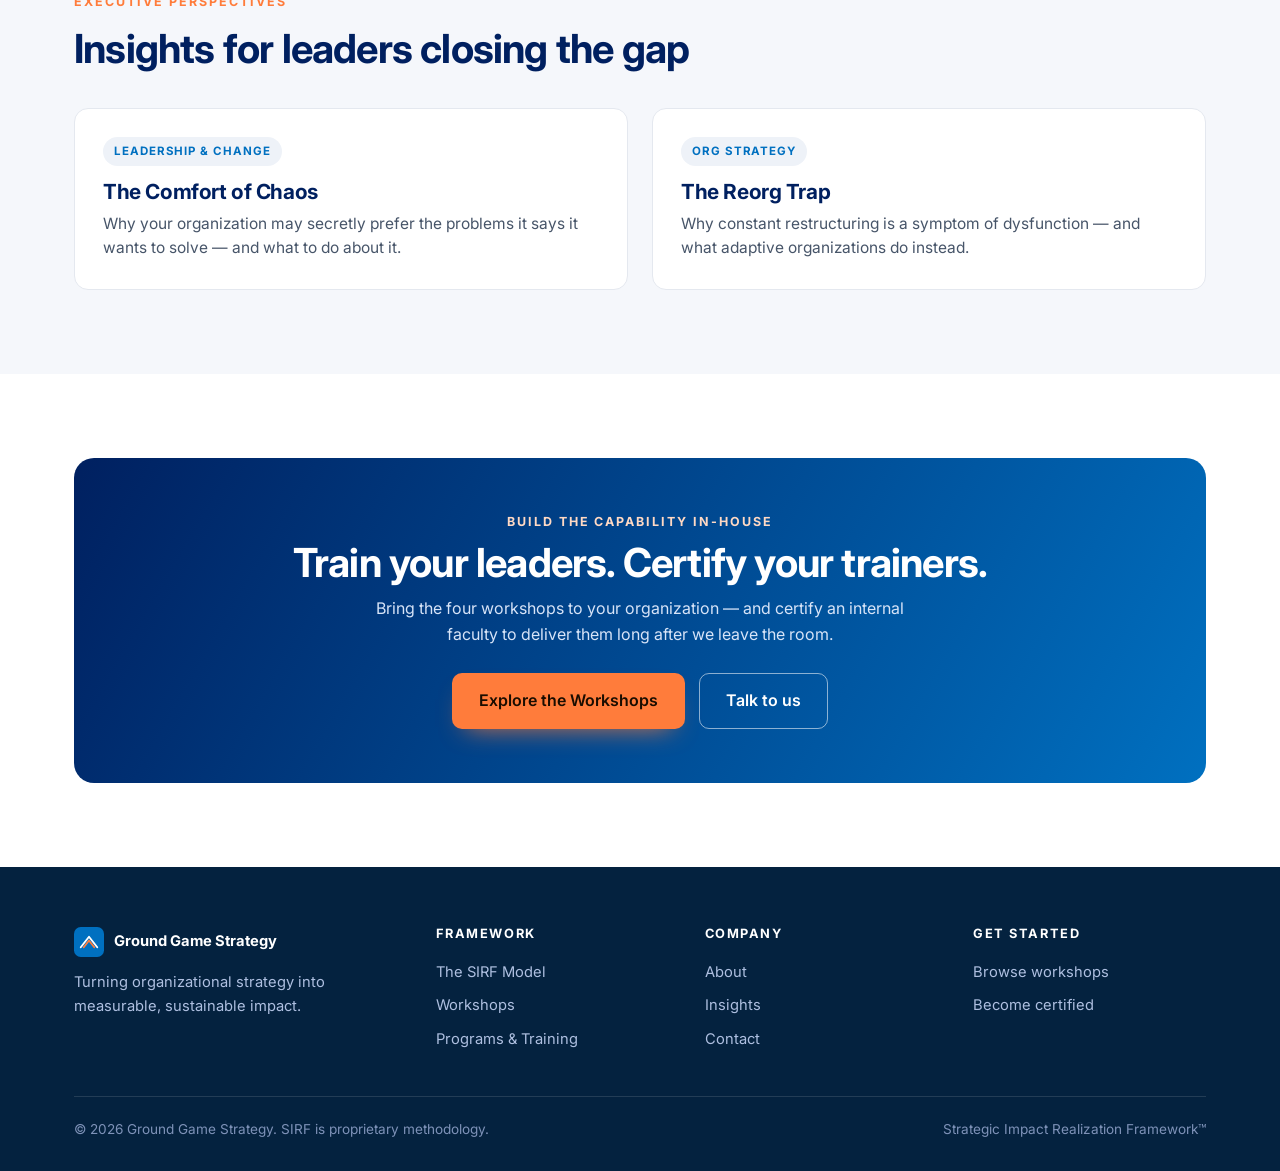
==== commit 46a8a6c1: "Rename to Ground Game Strategy; rebuild Programs into a training hub" ====
--- a/index.html
+++ b/index.html
@@ -3,8 +3,8 @@
 <head>
 <meta charset="UTF-8">
 <meta name="viewport" content="width=device-width, initial-scale=1">
-<title>Ground Games Strategy — Turn strategy into realized impact</title>
-<meta name="description" content="Ground Games Strategy turns strategy into results through four flagship workshops — Strategy Creation, Strategy Execution, IVI, and LAMP — and a train-the-trainer certification pathway.">
+<title>Ground Game Strategy — Turn strategy into realized impact</title>
+<meta name="description" content="Ground Game Strategy turns strategy into results through four flagship workshops — Strategy Creation, Strategy Execution, IVI, and LAMP — and a train-the-trainer certification pathway.">
 <link rel="preconnect" href="https://fonts.googleapis.com">
 <link rel="preconnect" href="https://fonts.gstatic.com" crossorigin>
 <link href="https://fonts.googleapis.com/css2?family=Inter:wght@400;500;600;700&family=Fraunces:opsz,wght@9..144,500;9..144,600&display=swap" rel="stylesheet">
@@ -22,7 +22,7 @@
         <path d="M13 27 L20 18 L27 27" stroke="#FF7C3B" stroke-width="2.4" fill="none" stroke-linecap="round" stroke-linejoin="round"/>
         <circle cx="20" cy="27" r="2.4" fill="#fff"/>
       </svg>
-      <span>Ground Games Strategy<small>Strategic Impact Realization</small></span>
+      <span>Ground Game Strategy<small>Strategic Impact Realization</small></span>
     </a>
     <button class="nav-toggle" aria-label="Menu"><span></span><span></span><span></span></button>
     <ul class="nav-links">
@@ -41,7 +41,7 @@
     <div>
       <p class="eyebrow">Strategy Execution &amp; Realization</p>
       <h1>Most organizations have a strategy. Few realize it.</h1>
-      <p class="lead">The gap between strategy and results is not a planning problem — it's a people problem dressed up as a process problem. Ground Games Strategy builds the structural conditions that make execution predictable, measurable, and sustainable.</p>
+      <p class="lead">The gap between strategy and results is not a planning problem — it's a people problem dressed up as a process problem. Ground Game Strategy builds the structural conditions that make execution predictable, measurable, and sustainable.</p>
       <div class="btn-row">
         <a class="btn btn-primary" href="programs.html">Explore the Workshops</a>
         <a class="btn btn-ghost" href="programs.html#certification">Become a certified trainer</a>
@@ -179,7 +179,7 @@
             <path d="M9 27 L20 13 L31 27" stroke="#fff" stroke-width="2.4" fill="none" stroke-linecap="round" stroke-linejoin="round"/>
             <path d="M13 27 L20 18 L27 27" stroke="#FF7C3B" stroke-width="2.4" fill="none" stroke-linecap="round" stroke-linejoin="round"/>
           </svg>
-          Ground Games Strategy
+          Ground Game Strategy
         </div>
         <p style="max-width:30ch">Turning organizational strategy into measurable, sustainable impact.</p>
       </div>
@@ -202,7 +202,7 @@
       </div>
     </div>
     <div class="foot-bottom">
-      <span>© 2026 Ground Games Strategy. SIRF is proprietary methodology.</span>
+      <span>© 2026 Ground Game Strategy. SIRF is proprietary methodology.</span>
       <span>Strategic Impact Realization Framework™</span>
     </div>
   </div>
